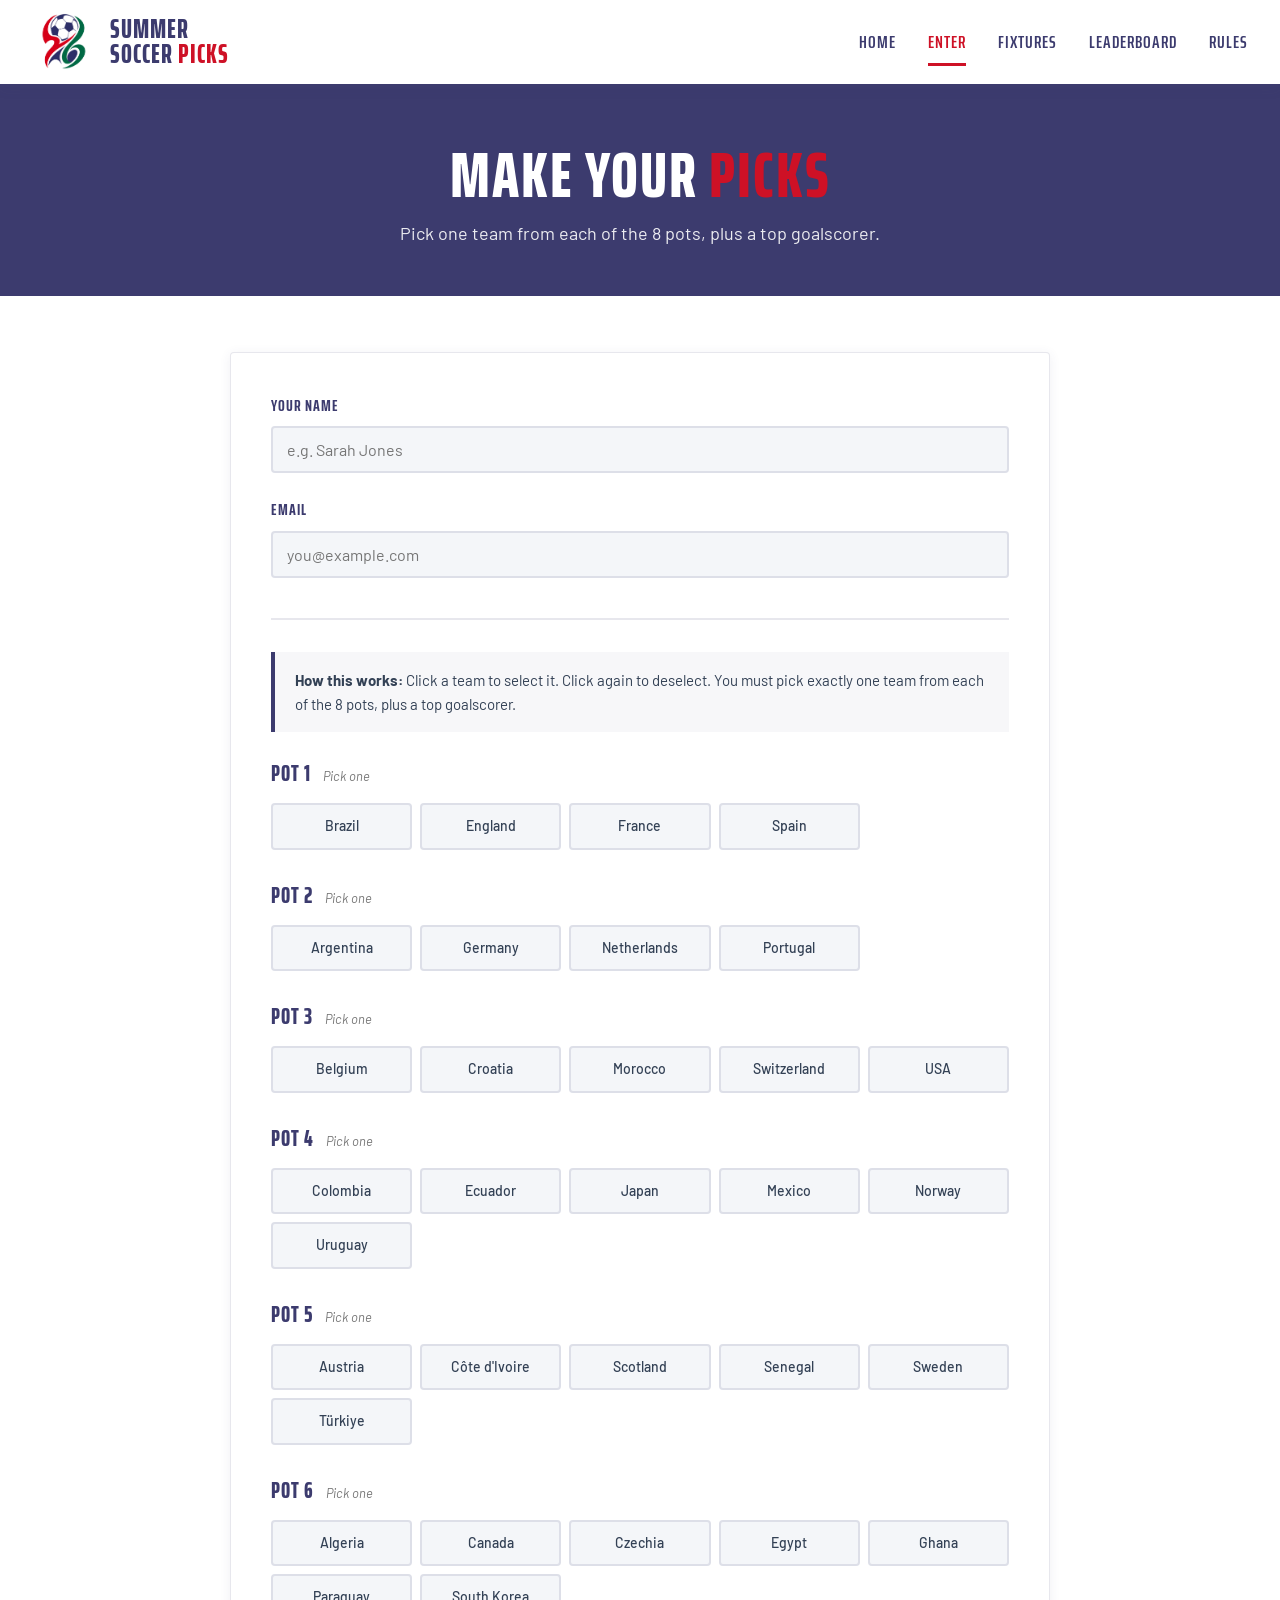
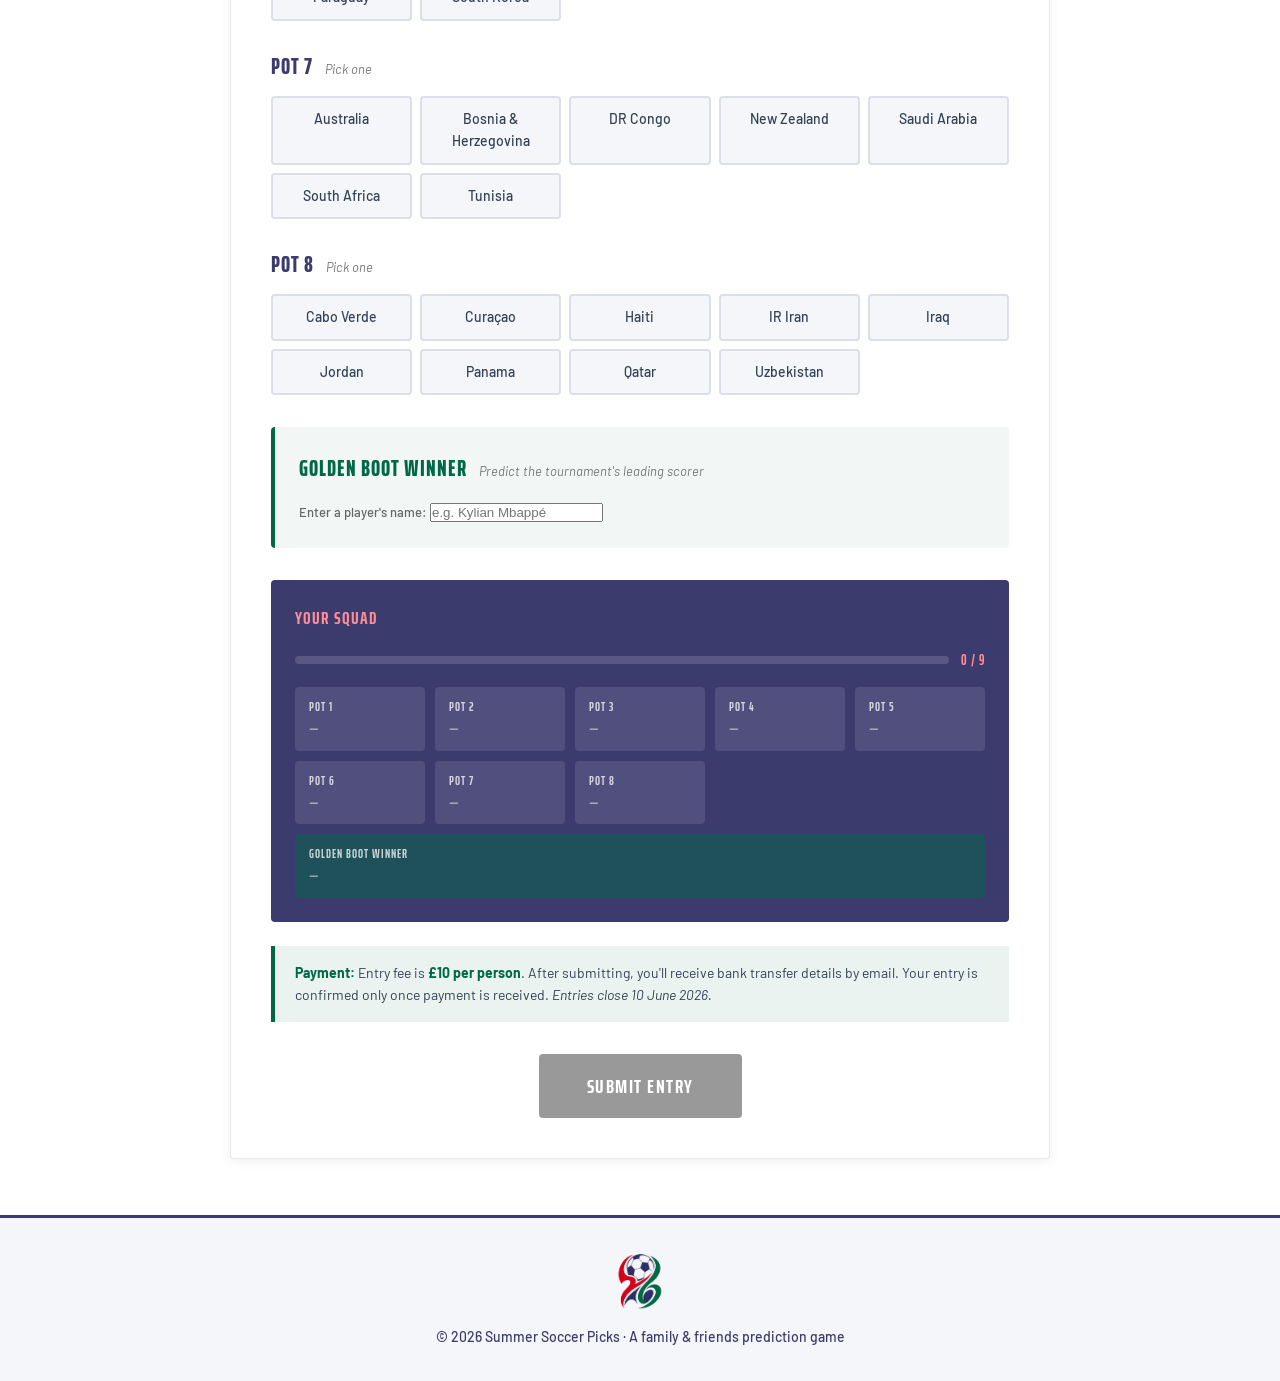
==== enter.html @ c9e2b364 "Add files via upload" ====
<!DOCTYPE html>
<html lang="en">
<head>
<meta charset="UTF-8">
<meta name="viewport" content="width=device-width, initial-scale=1.0">
<title>Enter — Summer Soccer Picks</title>
<link rel="preconnect" href="https://fonts.googleapis.com">
<link rel="preconnect" href="https://fonts.gstatic.com" crossorigin>
<link href="https://fonts.googleapis.com/css2?family=Saira+Extra+Condensed:wght@600;700;800&family=Barlow:wght@400;500;600&display=swap" rel="stylesheet">
<link rel="stylesheet" href="styles.css">
<style>
  .entry-form {
    background: var(--white);
    max-width: 820px;
    margin: 0 auto;
    padding: 40px;
    border-radius: 4px;
    box-shadow: 0 2px 12px rgba(60, 59, 110, 0.08);
    border: 1px solid var(--border);
    position: relative;
    z-index: 1;
  }

  .form-group { margin-bottom: 24px; }

  .form-group label {
    display: block;
    font-family: 'Saira Extra Condensed', sans-serif;
    font-weight: 700;
    font-size: 16px;
    text-transform: uppercase;
    letter-spacing: 1px;
    color: var(--blue);
    margin-bottom: 8px;
  }

  .form-group input[type="text"],
  .form-group input[type="email"],
  .form-group select {
    width: 100%;
    padding: 12px 14px;
    font-family: 'Barlow', sans-serif;
    font-size: 16px;
    border: 2px solid var(--border);
    border-radius: 4px;
    background: var(--canvas);
    color: var(--data-grey);
    transition: border-color 0.2s, background 0.2s;
  }

  .form-group input:focus, .form-group select:focus {
    outline: none;
    border-color: var(--red);
    background: var(--white);
  }

  .pot-section {
    margin-top: 40px;
    padding-top: 32px;
    border-top: 2px solid var(--border);
  }

  .pot-intro {
    background: rgba(60, 59, 110, 0.04);
    border-left: 4px solid var(--blue);
    padding: 16px 20px;
    margin-bottom: 24px;
    font-size: 15px;
  }

  .pot { margin-bottom: 28px; }

  .pot-label {
    display: flex;
    align-items: baseline;
    gap: 12px;
    margin-bottom: 12px;
  }

  .pot-name {
    font-family: 'Saira Extra Condensed', sans-serif;
    font-weight: 800;
    font-size: 22px;
    color: var(--blue);
    text-transform: uppercase;
    letter-spacing: 1px;
  }

  .pot-hint { font-size: 13px; color: #777; font-style: italic; }

  .team-grid {
    display: grid;
    grid-template-columns: repeat(auto-fill, minmax(130px, 1fr));
    gap: 8px;
  }

  .team-option {
    background: var(--canvas);
    border: 2px solid var(--border);
    border-radius: 4px;
    padding: 10px 12px;
    text-align: center;
    cursor: pointer;
    font-family: 'Barlow', sans-serif;
    font-weight: 500;
    font-size: 14px;
    color: var(--data-grey);
    transition: all 0.15s;
    user-select: none;
  }

  .team-option:hover { border-color: var(--red); background: var(--white); }

  .team-option.selected {
    background: var(--red);
    color: var(--white);
    border-color: var(--red);
    font-weight: 600;
  }

  .goalscorer-section {
    margin-top: 32px;
    padding: 24px;
    background: rgba(0, 104, 71, 0.05);
    border-left: 4px solid var(--green);
    border-radius: 4px;
  }

  .goalscorer-section .pot-name { color: var(--green); }
  .goalscorer-section select { margin-top: 8px; }

  .your-picks {
    background: var(--blue);
    color: var(--white);
    padding: 24px;
    border-radius: 4px;
    margin-top: 32px;
  }

  .your-picks-title {
    font-family: 'Saira Extra Condensed', sans-serif;
    font-weight: 700;
    font-size: 18px;
    text-transform: uppercase;
    letter-spacing: 1px;
    margin-bottom: 16px;
    color: #FF8C95;
  }

  .picks-list {
    display: grid;
    grid-template-columns: repeat(auto-fit, minmax(130px, 1fr));
    gap: 10px;
  }

  .pick-slot {
    background: rgba(255,255,255,0.1);
    padding: 10px 14px;
    border-radius: 4px;
    font-size: 14px;
  }

  .pick-slot.goalscorer-slot {
    background: rgba(0, 104, 71, 0.5);
    grid-column: 1 / -1;
  }

  .pick-slot .pot-num {
    font-family: 'Saira Extra Condensed', sans-serif;
    font-weight: 700;
    font-size: 12px;
    text-transform: uppercase;
    letter-spacing: 1px;
    opacity: 0.75;
    display: block;
  }

  .pick-slot .team-name { font-weight: 600; font-size: 16px; margin-top: 2px; }
  .pick-slot .empty { font-style: italic; opacity: 0.5; font-size: 14px; margin-top: 2px; }

  .progress-bar {
    display: flex;
    align-items: center;
    gap: 12px;
    margin-bottom: 16px;
  }

  .progress-bar .progress-track {
    flex: 1;
    height: 8px;
    background: rgba(255,255,255,0.15);
    border-radius: 4px;
    overflow: hidden;
  }

  .progress-bar .progress-fill {
    height: 100%;
    background: var(--red);
    transition: width 0.2s;
    width: 0%;
  }

  .progress-text {
    font-family: 'Saira Extra Condensed', sans-serif;
    font-weight: 700;
    font-size: 14px;
    text-transform: uppercase;
    letter-spacing: 1px;
    color: #FF8C95;
    white-space: nowrap;
  }

  .submit-row { margin-top: 32px; text-align: center; }
  .submit-row .btn { padding: 16px 48px; font-size: 20px; }

  .payment-note {
    background: rgba(0, 104, 71, 0.08);
    border-left: 4px solid var(--green);
    padding: 16px 20px;
    margin-top: 24px;
    font-size: 14px;
  }

  .payment-note strong { color: var(--green); }

  @media (max-width: 600px) {
    .entry-form { padding: 24px 20px; }
    .team-grid { grid-template-columns: repeat(2, 1fr); }
  }
</style>
</head>
<body>

<nav>
  <a href="index.html" class="nav-brand">
    <img src="logo.png" alt="Summer Soccer Picks logo">
    <span class="nav-brand-text">Summer<br>Soccer <span class="picks-text">Picks</span></span>
  </a>
  <ul class="nav-links">
    <li><a href="index.html">Home</a></li>
    <li><a href="enter.html" class="active">Enter</a></li>
    <li><a href="fixtures.html">Fixtures</a></li>
    <li><a href="leaderboard.html">Leaderboard</a></li>
    <li><a href="rules.html">Rules</a></li>
  </ul>
</nav>

<header class="page-header">
  <h1>Make Your <span class="accent">Picks</span></h1>
  <p>Pick one team from each of the 8 pots, plus a top goalscorer.</p>
</header>

<section class="section section-white with-watermark">
  <div class="entry-form">

    <div class="form-group">
      <label for="name">Your Name</label>
      <input type="text" id="name" placeholder="e.g. Sarah Jones">
    </div>

    <div class="form-group">
      <label for="email">Email</label>
      <input type="email" id="email" placeholder="you@example.com">
    </div>

    <div class="pot-section">
      <div class="pot-intro">
        <strong>How this works:</strong> Click a team to select it. Click again to deselect. You must pick exactly one team from each of the 8 pots, plus a top goalscorer.
      </div>

      <div class="pot" data-pot="1">
        <div class="pot-label"><span class="pot-name">Pot 1</span><span class="pot-hint">Pick one</span></div>
        <div class="team-grid">
          <div class="team-option">Brazil</div><div class="team-option">England</div><div class="team-option">France</div><div class="team-option">Spain</div>
        </div>
      </div>

      <div class="pot" data-pot="2">
        <div class="pot-label"><span class="pot-name">Pot 2</span><span class="pot-hint">Pick one</span></div>
        <div class="team-grid">
          <div class="team-option">Argentina</div><div class="team-option">Germany</div><div class="team-option">Netherlands</div><div class="team-option">Portugal</div>
        </div>
      </div>

      <div class="pot" data-pot="3">
        <div class="pot-label"><span class="pot-name">Pot 3</span><span class="pot-hint">Pick one</span></div>
        <div class="team-grid">
          <div class="team-option">Belgium</div><div class="team-option">Croatia</div><div class="team-option">Morocco</div><div class="team-option">Switzerland</div><div class="team-option">USA</div>
        </div>
      </div>

      <div class="pot" data-pot="4">
        <div class="pot-label"><span class="pot-name">Pot 4</span><span class="pot-hint">Pick one</span></div>
        <div class="team-grid">
          <div class="team-option">Colombia</div><div class="team-option">Ecuador</div><div class="team-option">Japan</div><div class="team-option">Mexico</div><div class="team-option">Norway</div><div class="team-option">Uruguay</div>
        </div>
      </div>

      <div class="pot" data-pot="5">
        <div class="pot-label"><span class="pot-name">Pot 5</span><span class="pot-hint">Pick one</span></div>
        <div class="team-grid">
          <div class="team-option">Austria</div><div class="team-option">Côte d'Ivoire</div><div class="team-option">Scotland</div><div class="team-option">Senegal</div><div class="team-option">Sweden</div><div class="team-option">Türkiye</div>
        </div>
      </div>

      <div class="pot" data-pot="6">
        <div class="pot-label"><span class="pot-name">Pot 6</span><span class="pot-hint">Pick one</span></div>
        <div class="team-grid">
          <div class="team-option">Algeria</div><div class="team-option">Canada</div><div class="team-option">Czechia</div><div class="team-option">Egypt</div><div class="team-option">Ghana</div><div class="team-option">Paraguay</div><div class="team-option">South Korea</div>
        </div>
      </div>

      <div class="pot" data-pot="7">
        <div class="pot-label"><span class="pot-name">Pot 7</span><span class="pot-hint">Pick one</span></div>
        <div class="team-grid">
          <div class="team-option">Australia</div><div class="team-option">Bosnia &amp; Herzegovina</div><div class="team-option">DR Congo</div><div class="team-option">New Zealand</div><div class="team-option">Saudi Arabia</div><div class="team-option">South Africa</div><div class="team-option">Tunisia</div>
        </div>
      </div>

      <div class="pot" data-pot="8">
        <div class="pot-label"><span class="pot-name">Pot 8</span><span class="pot-hint">Pick one</span></div>
        <div class="team-grid">
          <div class="team-option">Cabo Verde</div><div class="team-option">Curaçao</div><div class="team-option">Haiti</div><div class="team-option">IR Iran</div><div class="team-option">Iraq</div><div class="team-option">Jordan</div><div class="team-option">Panama</div><div class="team-option">Qatar</div><div class="team-option">Uzbekistan</div>
        </div>
      </div>

      <div class="goalscorer-section">
        <div class="pot-label">
          <span class="pot-name">Golden Boot Winner</span>
          <span class="pot-hint">Predict the tournament's leading scorer</span>
        </div>
        <label for="goalscorer" style="font-size:13px; text-transform:none; letter-spacing:0; font-weight:500; color:#666; margin-bottom:4px;">Enter a player's name:</label>
        <input type="text" id="goalscorer" placeholder="e.g. Kylian Mbappé">
      </div>
    </div>

    <div class="your-picks">
      <div class="your-picks-title">Your Squad</div>
      <div class="progress-bar">
        <div class="progress-track"><div class="progress-fill" id="progressFill"></div></div>
        <span class="progress-text" id="progressText">0 / 9</span>
      </div>
      <div class="picks-list">
        <div class="pick-slot" data-slot="1"><span class="pot-num">Pot 1</span><div class="team-name empty">—</div></div>
        <div class="pick-slot" data-slot="2"><span class="pot-num">Pot 2</span><div class="team-name empty">—</div></div>
        <div class="pick-slot" data-slot="3"><span class="pot-num">Pot 3</span><div class="team-name empty">—</div></div>
        <div class="pick-slot" data-slot="4"><span class="pot-num">Pot 4</span><div class="team-name empty">—</div></div>
        <div class="pick-slot" data-slot="5"><span class="pot-num">Pot 5</span><div class="team-name empty">—</div></div>
        <div class="pick-slot" data-slot="6"><span class="pot-num">Pot 6</span><div class="team-name empty">—</div></div>
        <div class="pick-slot" data-slot="7"><span class="pot-num">Pot 7</span><div class="team-name empty">—</div></div>
        <div class="pick-slot" data-slot="8"><span class="pot-num">Pot 8</span><div class="team-name empty">—</div></div>
        <div class="pick-slot goalscorer-slot" data-slot="goalscorer"><span class="pot-num">Golden Boot Winner</span><div class="team-name empty">—</div></div>
      </div>
    </div>

    <div class="payment-note">
      <strong>Payment:</strong> Entry fee is <strong>£10 per person</strong>. After submitting, you'll receive bank transfer details by email. Your entry is confirmed only once payment is received. <em>Entries close 10 June 2026.</em>
    </div>

    <div class="submit-row">
      <button class="btn btn-primary" id="submitBtn" disabled>Submit Entry</button>
    </div>

  </div>
</section>

<footer>
  <div class="footer-content">
    <img src="logo.png" alt="Summer Soccer Picks" class="footer-logo">
    <p>&copy; 2026 Summer Soccer Picks · A family &amp; friends prediction game</p>
  </div>
</footer>

<script>
  // Team picker logic
  document.querySelectorAll('.pot').forEach(pot => {
    pot.querySelectorAll('.team-option').forEach(opt => {
      opt.addEventListener('click', () => {
        const wasSelected = opt.classList.contains('selected');
        pot.querySelectorAll('.team-option').forEach(o => o.classList.remove('selected'));
        if (!wasSelected) opt.classList.add('selected');
        updateYourPicks();
      });
    });
  });

  document.getElementById('goalscorer').addEventListener('input', updateYourPicks);

  function updateYourPicks() {
    let count = 0;
    document.querySelectorAll('.pot').forEach(pot => {
      const potNum = pot.dataset.pot;
      const selected = pot.querySelector('.team-option.selected');
      const slot = document.querySelector(`.pick-slot[data-slot="${potNum}"] .team-name`);
      if (selected) {
        slot.textContent = selected.textContent;
        slot.classList.remove('empty');
        count++;
      } else {
        slot.textContent = '—';
        slot.classList.add('empty');
      }
    });
    const goalscorer = document.getElementById('goalscorer').value.trim();
    const gsSlot = document.querySelector('.pick-slot[data-slot="goalscorer"] .team-name');
    if (goalscorer) {
      gsSlot.textContent = goalscorer;
      gsSlot.classList.remove('empty');
      count++;
    } else {
      gsSlot.textContent = '—';
      gsSlot.classList.add('empty');
    }
    document.getElementById('progressText').textContent = `${count} / 9`;
    document.getElementById('progressFill').style.width = `${(count / 9) * 100}%`;
    document.getElementById('submitBtn').disabled = (count < 9);
  }

  // ===== SUBMIT TO BACKEND =====
  const API_URL = 'https://script.google.com/macros/s/AKfycbx59PvDrZEat3nd-LGz3Oq8wRsLDxdtkxiecmA4s1HIXexAfXqKK4iffjiV_LwNdW_TRQ/exec';

  document.getElementById('submitBtn').addEventListener('click', async () => {
    const btn = document.getElementById('submitBtn');
    const name = document.getElementById('name').value.trim();
    const email = document.getElementById('email').value.trim();
    const goldenBoot = document.getElementById('goalscorer').value.trim();

    // Validation
    if (!name) { showMessage('Please enter your name.', 'error'); return; }
    if (!email || !email.includes('@')) { showMessage('Please enter a valid email.', 'error'); return; }

    // Collect 8 picks
    const picks = [];
    for (let p = 1; p <= 8; p++) {
      const pot = document.querySelector(`.pot[data-pot="${p}"]`);
      const selected = pot.querySelector('.team-option.selected');
      if (!selected) { showMessage(`Missing pick for Pot ${p}.`, 'error'); return; }
      picks.push(selected.textContent);
    }
    if (!goldenBoot) { showMessage('Please enter your Golden Boot pick.', 'error'); return; }

    // Disable button, show working state
    btn.disabled = true;
    btn.textContent = 'Submitting...';

    try {
      const response = await fetch(API_URL, {
        method: 'POST',
        body: JSON.stringify({ name, email, picks, goldenBoot }),
      });
      const data = await response.json();

      if (data.ok) {
        showMessage(data.message || 'Entry received! Check your email for payment details.', 'success');
        btn.textContent = 'Entry Submitted ✓';
        // Don't re-enable - one entry per session
      } else {
        showMessage(data.error || 'Something went wrong. Please try again.', 'error');
        btn.textContent = 'Submit Entry';
        btn.disabled = false;
      }
    } catch (err) {
      showMessage('Could not connect to server. Please check your internet and try again.', 'error');
      btn.textContent = 'Submit Entry';
      btn.disabled = false;
    }
  });

  function showMessage(text, type) {
    let msg = document.getElementById('submit-message');
    if (!msg) {
      msg = document.createElement('div');
      msg.id = 'submit-message';
      msg.style.cssText = 'margin-top:16px;padding:14px 18px;border-radius:4px;font-size:15px;font-weight:500;text-align:center;';
      document.querySelector('.submit-row').appendChild(msg);
    }
    if (type === 'success') {
      msg.style.background = 'rgba(0, 104, 71, 0.1)';
      msg.style.color = 'var(--green)';
      msg.style.border = '1px solid var(--green)';
    } else {
      msg.style.background = 'rgba(206, 17, 38, 0.08)';
      msg.style.color = 'var(--red)';
      msg.style.border = '1px solid var(--red)';
    }
    msg.textContent = text;
  }
</script>

</body>
</html>
---- styles.css ----
/* ===== SUMMER SOCCER PICKS - SHARED STYLES ===== */
:root {
  --blue: #3C3B6E;
  --red: #CE1126;
  --green: #006847;
  --canvas: #F4F6F9;
  --data-grey: #334155;
  --white: #FFFFFF;
  --border: rgba(60, 59, 110, 0.12);
}

* { margin: 0; padding: 0; box-sizing: border-box; }

body {
  font-family: 'Barlow', sans-serif;
  background: var(--canvas);
  color: var(--data-grey);
  line-height: 1.6;
}

a { color: var(--blue); }

/* ===== NAV - WHITE HEADER ===== */
nav {
  background: var(--white);
  padding: 10px 32px;
  display: flex;
  justify-content: space-between;
  align-items: center;
  position: sticky;
  top: 0;
  z-index: 100;
  box-shadow: 0 2px 12px rgba(60, 59, 110, 0.08);
  border-bottom: 3px solid var(--blue);
}

.nav-brand {
  display: flex;
  align-items: center;
  gap: 14px;
  text-decoration: none;
}

.nav-brand img {
  height: 64px;
  width: auto;
  display: block;
}

.nav-brand-text {
  font-family: 'Saira Extra Condensed', sans-serif;
  font-weight: 800;
  font-size: 26px;
  letter-spacing: 1px;
  text-transform: uppercase;
  line-height: 0.95;
  color: var(--blue);
}

.nav-brand-text .picks-text { color: var(--red); }

.nav-links {
  display: flex;
  gap: 32px;
  list-style: none;
}

.nav-links a {
  color: var(--blue);
  text-decoration: none;
  font-family: 'Saira Extra Condensed', sans-serif;
  font-weight: 600;
  font-size: 18px;
  text-transform: uppercase;
  letter-spacing: 1px;
  transition: color 0.2s;
  position: relative;
  padding-bottom: 6px;
}

.nav-links a:hover { color: var(--red); }
.nav-links a.active { color: var(--red); }

.nav-links a.active::after {
  content: '';
  position: absolute;
  bottom: -4px;
  left: 0;
  right: 0;
  height: 3px;
  background: var(--red);
}

/* ===== BUTTONS ===== */
.btn {
  font-family: 'Saira Extra Condensed', sans-serif;
  font-weight: 700;
  font-size: 18px;
  text-transform: uppercase;
  letter-spacing: 1.5px;
  padding: 14px 32px;
  border: none;
  border-radius: 4px;
  cursor: pointer;
  transition: transform 0.15s, box-shadow 0.15s;
  text-decoration: none;
  display: inline-block;
  text-align: center;
}

.btn-primary { background: var(--red); color: var(--white); }
.btn-primary:hover {
  transform: translateY(-2px);
  box-shadow: 0 6px 20px rgba(206, 17, 38, 0.4);
}

.btn-primary:disabled {
  background: #999;
  cursor: not-allowed;
  transform: none;
  box-shadow: none;
}

.btn-secondary {
  background: transparent;
  color: var(--white);
  border: 2px solid var(--white);
}
.btn-secondary:hover { background: var(--white); color: var(--blue); }

.btn-outline {
  background: transparent;
  color: var(--blue);
  border: 2px solid var(--blue);
}
.btn-outline:hover { background: var(--blue); color: var(--white); }

/* ===== LAYOUT ===== */
.container { max-width: 1100px; margin: 0 auto; }

.page-header {
  background: var(--blue);
  color: var(--white);
  padding: 56px 32px 48px;
  text-align: center;
}

.page-header h1 {
  font-family: 'Saira Extra Condensed', sans-serif;
  font-weight: 800;
  font-size: clamp(40px, 6vw, 64px);
  text-transform: uppercase;
  letter-spacing: 2px;
  line-height: 1;
}

.page-header .accent { color: var(--red); }

.page-header p {
  margin-top: 12px;
  font-size: 18px;
  opacity: 0.9;
}

.section { padding: 56px 32px; position: relative; overflow: hidden; }
.section-white { background: var(--white); }
.section-canvas { background: var(--canvas); }

/* Watermark on white sections (no longer used - keep CSS for backward compatibility) */
.section-white.with-watermark::before {
  display: none;
}

.section-title {
  font-family: 'Saira Extra Condensed', sans-serif;
  font-weight: 800;
  font-size: 38px;
  color: var(--blue);
  text-transform: uppercase;
  letter-spacing: 1px;
  text-align: center;
  margin-bottom: 40px;
}

.section-title::after {
  content: '';
  display: block;
  width: 60px;
  height: 4px;
  background: var(--green);
  margin: 12px auto 0;
}

/* ===== FOOTER (off-white) ===== */
footer {
  background: var(--canvas);
  color: var(--blue);
  text-align: center;
  padding: 32px;
  font-family: 'Barlow', sans-serif;
  font-size: 14px;
  border-top: 3px solid var(--blue);
}

.footer-content {
  display: flex;
  flex-direction: column;
  align-items: center;
  gap: 12px;
}

.footer-logo {
  height: 64px;
  width: auto;
}

footer a { color: var(--blue); }
footer p { color: var(--blue); font-weight: 500; }

/* ===== RESPONSIVE ===== */
@media (max-width: 700px) {
  nav { padding: 8px 16px; flex-wrap: wrap; gap: 8px; }
  .nav-brand img { height: 48px; }
  .nav-brand-text { font-size: 20px; }
  .nav-links { gap: 14px; width: 100%; justify-content: center; }
  .nav-links a { font-size: 14px; }
  .section { padding: 40px 16px; }
  .section-title { font-size: 30px; }
  .page-header { padding: 40px 16px 36px; }
}
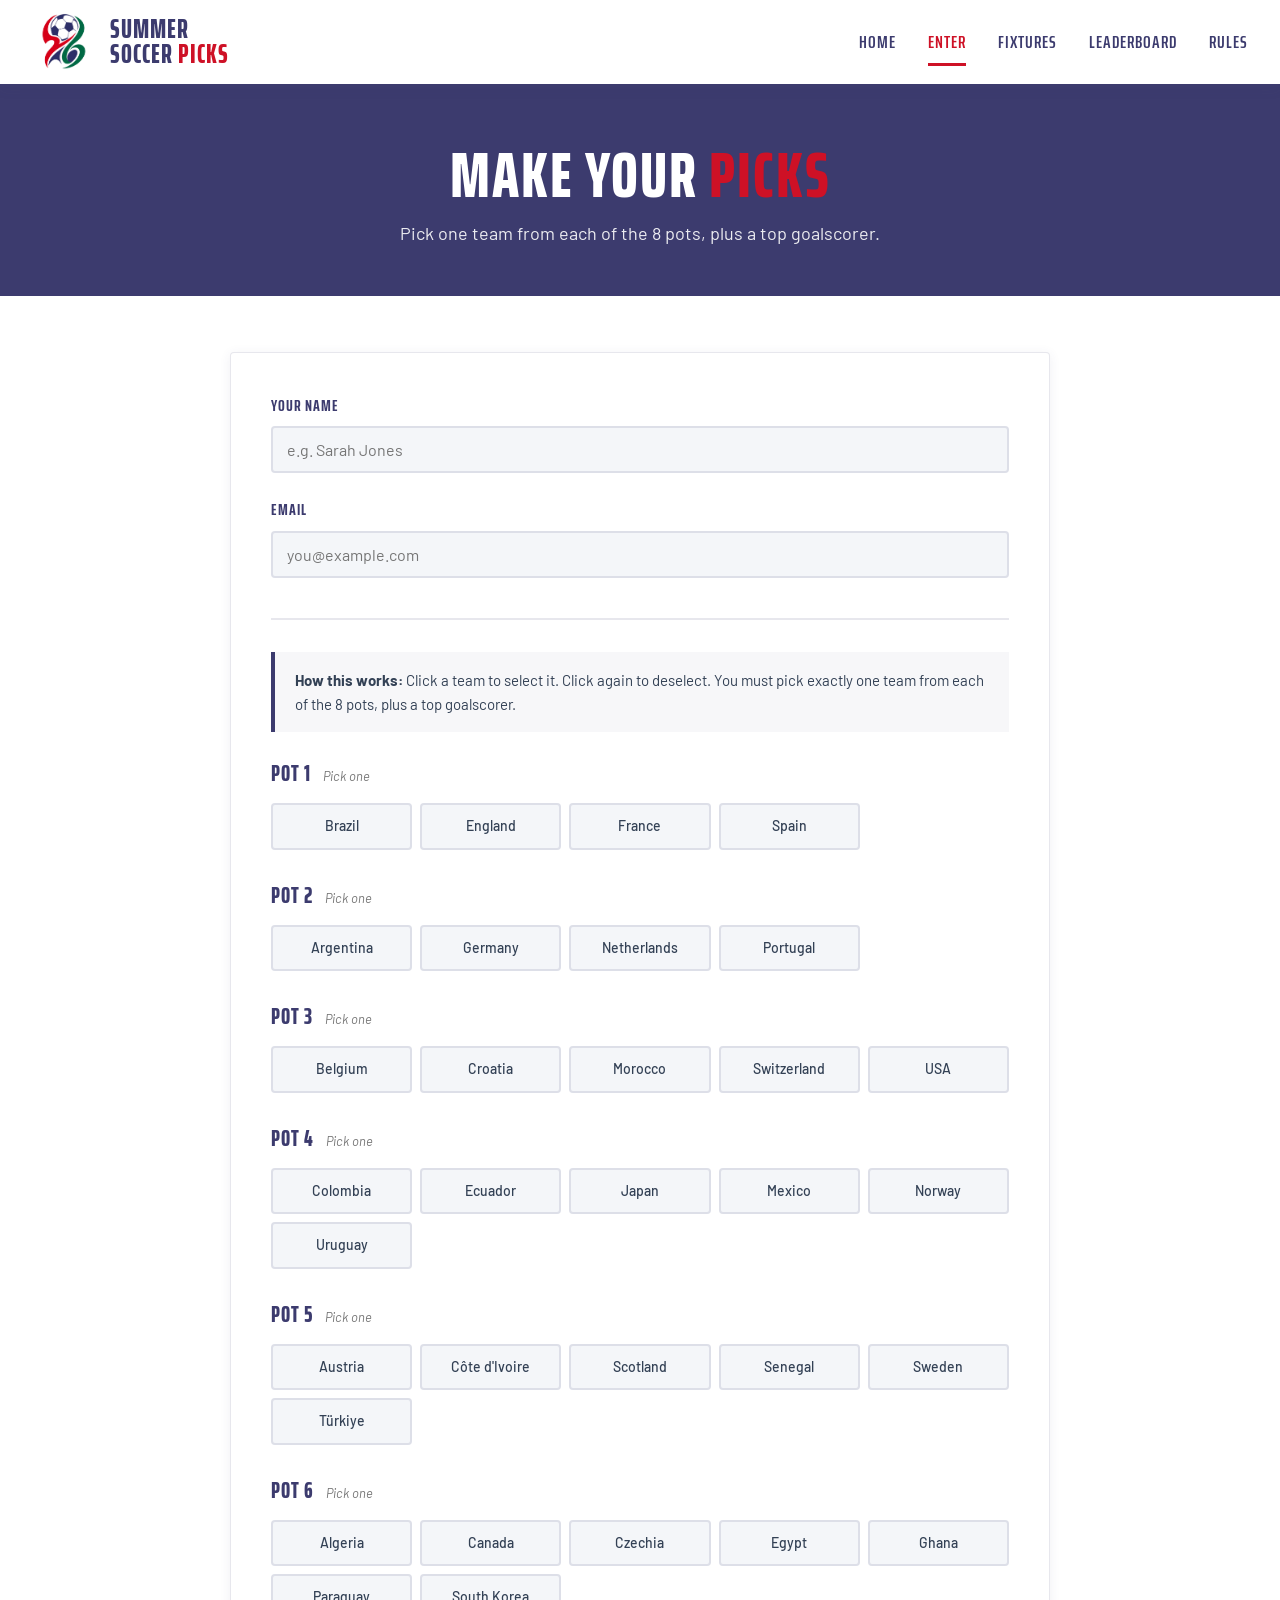
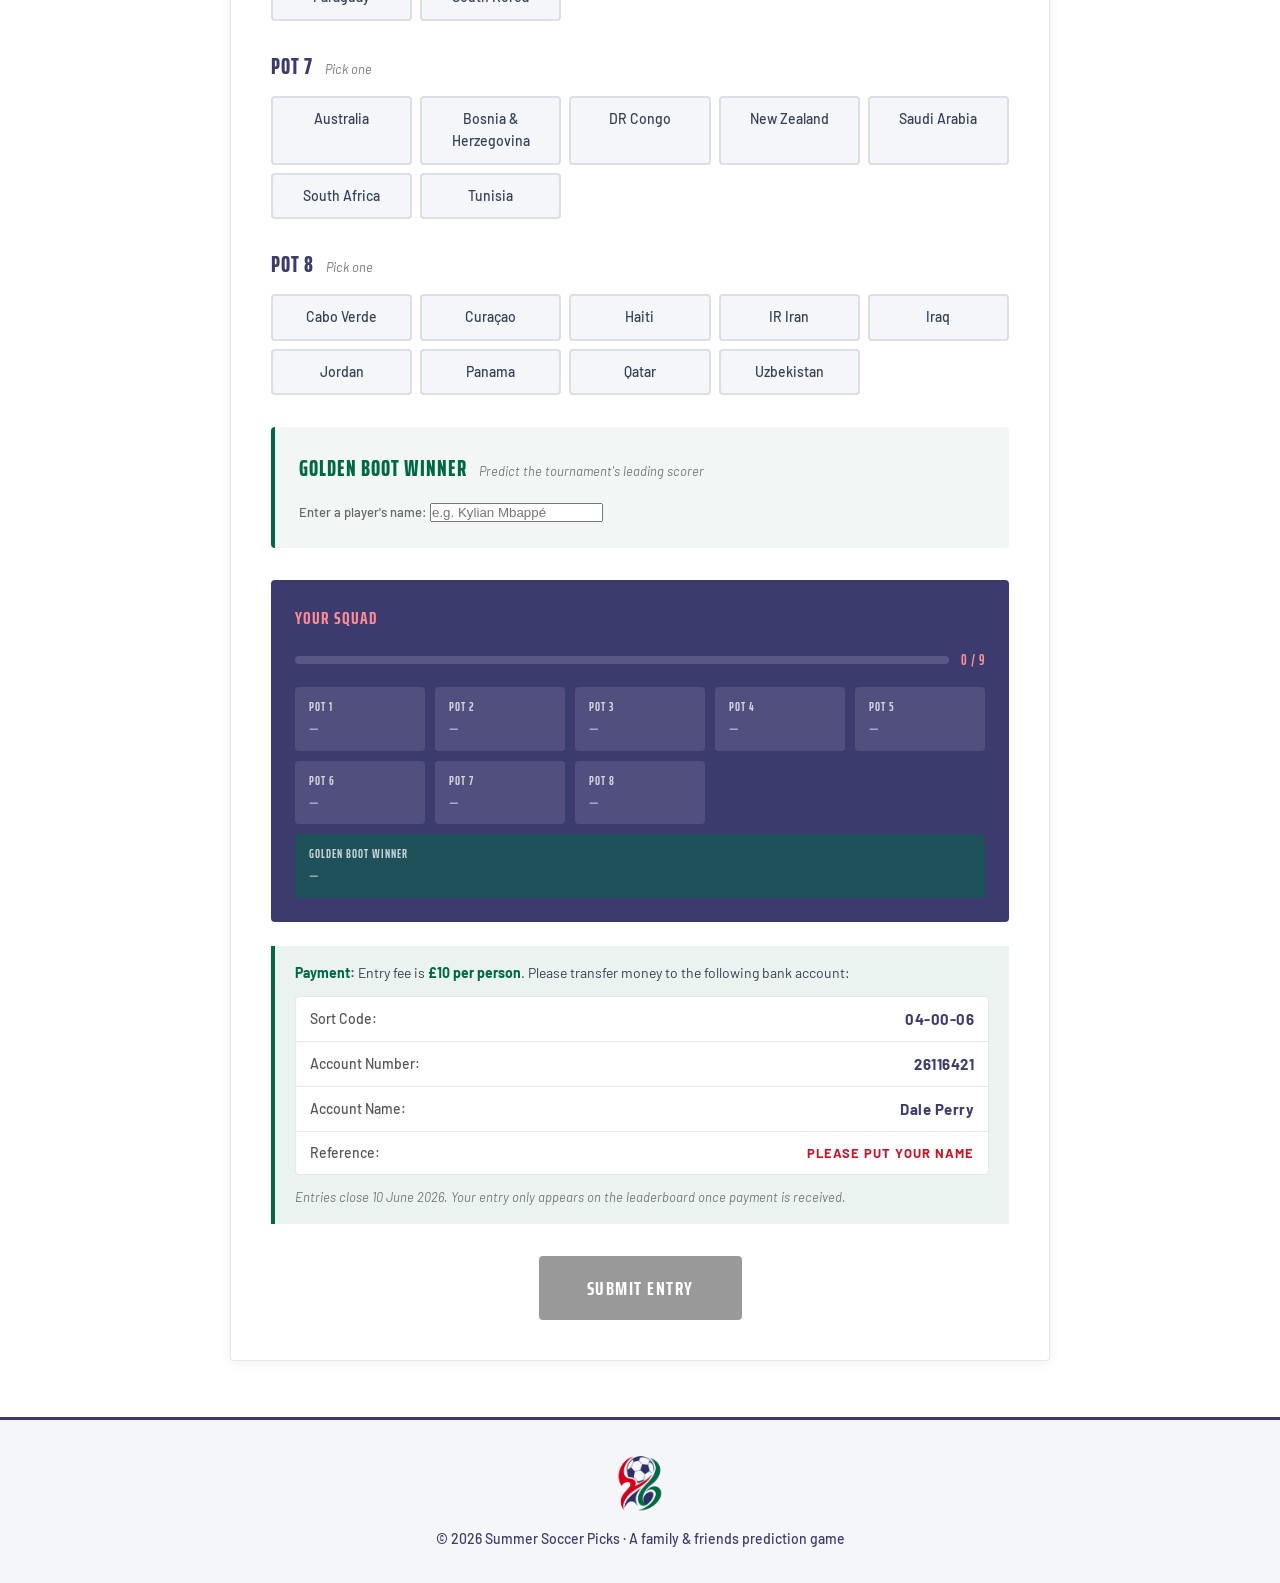
==== commit d33f1151: "Add files via upload" ====
--- a/enter.html
+++ b/enter.html
@@ -3,6 +3,23 @@
 <head>
 <meta charset="UTF-8">
 <meta name="viewport" content="width=device-width, initial-scale=1.0">
+
+<!-- Favicon -->
+<link rel="icon" type="image/x-icon" href="favicon.ico">
+<link rel="icon" type="image/png" sizes="32x32" href="favicon-32.png">
+<link rel="apple-touch-icon" sizes="180x180" href="apple-touch-icon.png">
+<link rel="icon" type="image/png" sizes="192x192" href="icon-192.png">
+
+<!-- Open Graph / Social Sharing -->
+<meta property="og:title" content="Summer Soccer Picks — World Cup 2026 Prediction Game">
+<meta property="og:description" content="The 2026 World Cup prediction game for friends and family. £10 to enter. Pick your teams, climb the table, take the prize.">
+<meta property="og:image" content="https://summer-soccer-picks.netlify.app/og-image.jpg">
+<meta property="og:url" content="https://summer-soccer-picks.netlify.app/">
+<meta property="og:type" content="website">
+<meta name="twitter:card" content="summary_large_image">
+<meta name="twitter:title" content="Summer Soccer Picks — World Cup 2026">
+<meta name="twitter:description" content="Pick your teams, climb the table, take the prize. £10 to enter.">
+<meta name="twitter:image" content="https://summer-soccer-picks.netlify.app/og-image.jpg">
 <title>Enter — Summer Soccer Picks</title>
 <link rel="preconnect" href="https://fonts.googleapis.com">
 <link rel="preconnect" href="https://fonts.gstatic.com" crossorigin>
@@ -222,6 +239,40 @@
   }
 
   .payment-note strong { color: var(--green); }
+
+  .bank-details {
+    list-style: none;
+    padding: 0;
+    margin: 8px 0 0;
+    background: var(--white);
+    border-radius: 4px;
+    border: 1px solid var(--border);
+    overflow: hidden;
+  }
+  .bank-details li {
+    display: flex;
+    justify-content: space-between;
+    align-items: center;
+    padding: 10px 14px;
+    font-size: 14px;
+  }
+  .bank-details li + li { border-top: 1px solid var(--border); }
+  .bank-label {
+    font-weight: 500;
+    color: #555;
+  }
+  .bank-value {
+    font-family: 'Barlow', sans-serif;
+    font-weight: 700;
+    color: var(--blue);
+    font-size: 15px;
+    letter-spacing: 0.5px;
+  }
+  .bank-ref {
+    color: var(--red);
+    font-size: 13px;
+    letter-spacing: 1px;
+  }
 
   @media (max-width: 600px) {
     .entry-form { padding: 24px 20px; }
@@ -354,7 +405,14 @@
     </div>
 
     <div class="payment-note">
-      <strong>Payment:</strong> Entry fee is <strong>£10 per person</strong>. After submitting, you'll receive bank transfer details by email. Your entry is confirmed only once payment is received. <em>Entries close 10 June 2026.</em>
+      <p style="margin: 0 0 12px;"><strong>Payment:</strong> Entry fee is <strong>£10 per person</strong>. Please transfer money to the following bank account:</p>
+      <ul class="bank-details">
+        <li><span class="bank-label">Sort Code:</span> <span class="bank-value">04-00-06</span></li>
+        <li><span class="bank-label">Account Number:</span> <span class="bank-value">26116421</span></li>
+        <li><span class="bank-label">Account Name:</span> <span class="bank-value">Dale Perry</span></li>
+        <li><span class="bank-label">Reference:</span> <span class="bank-value bank-ref">PLEASE PUT YOUR NAME</span></li>
+      </ul>
+      <p style="margin: 12px 0 0; font-size: 13px; color: #777;"><em>Entries close 10 June 2026. Your entry only appears on the leaderboard once payment is received.</em></p>
     </div>
 
     <div class="submit-row">
@@ -451,7 +509,7 @@
       const data = await response.json();
 
       if (data.ok) {
-        showMessage(data.message || 'Entry received! Check your email for payment details.', 'success');
+        showMessage(data.message || 'Entry received! Please transfer your £10 entry fee using the bank details above.', 'success');
         btn.textContent = 'Entry Submitted ✓';
         // Don't re-enable - one entry per session
       } else {
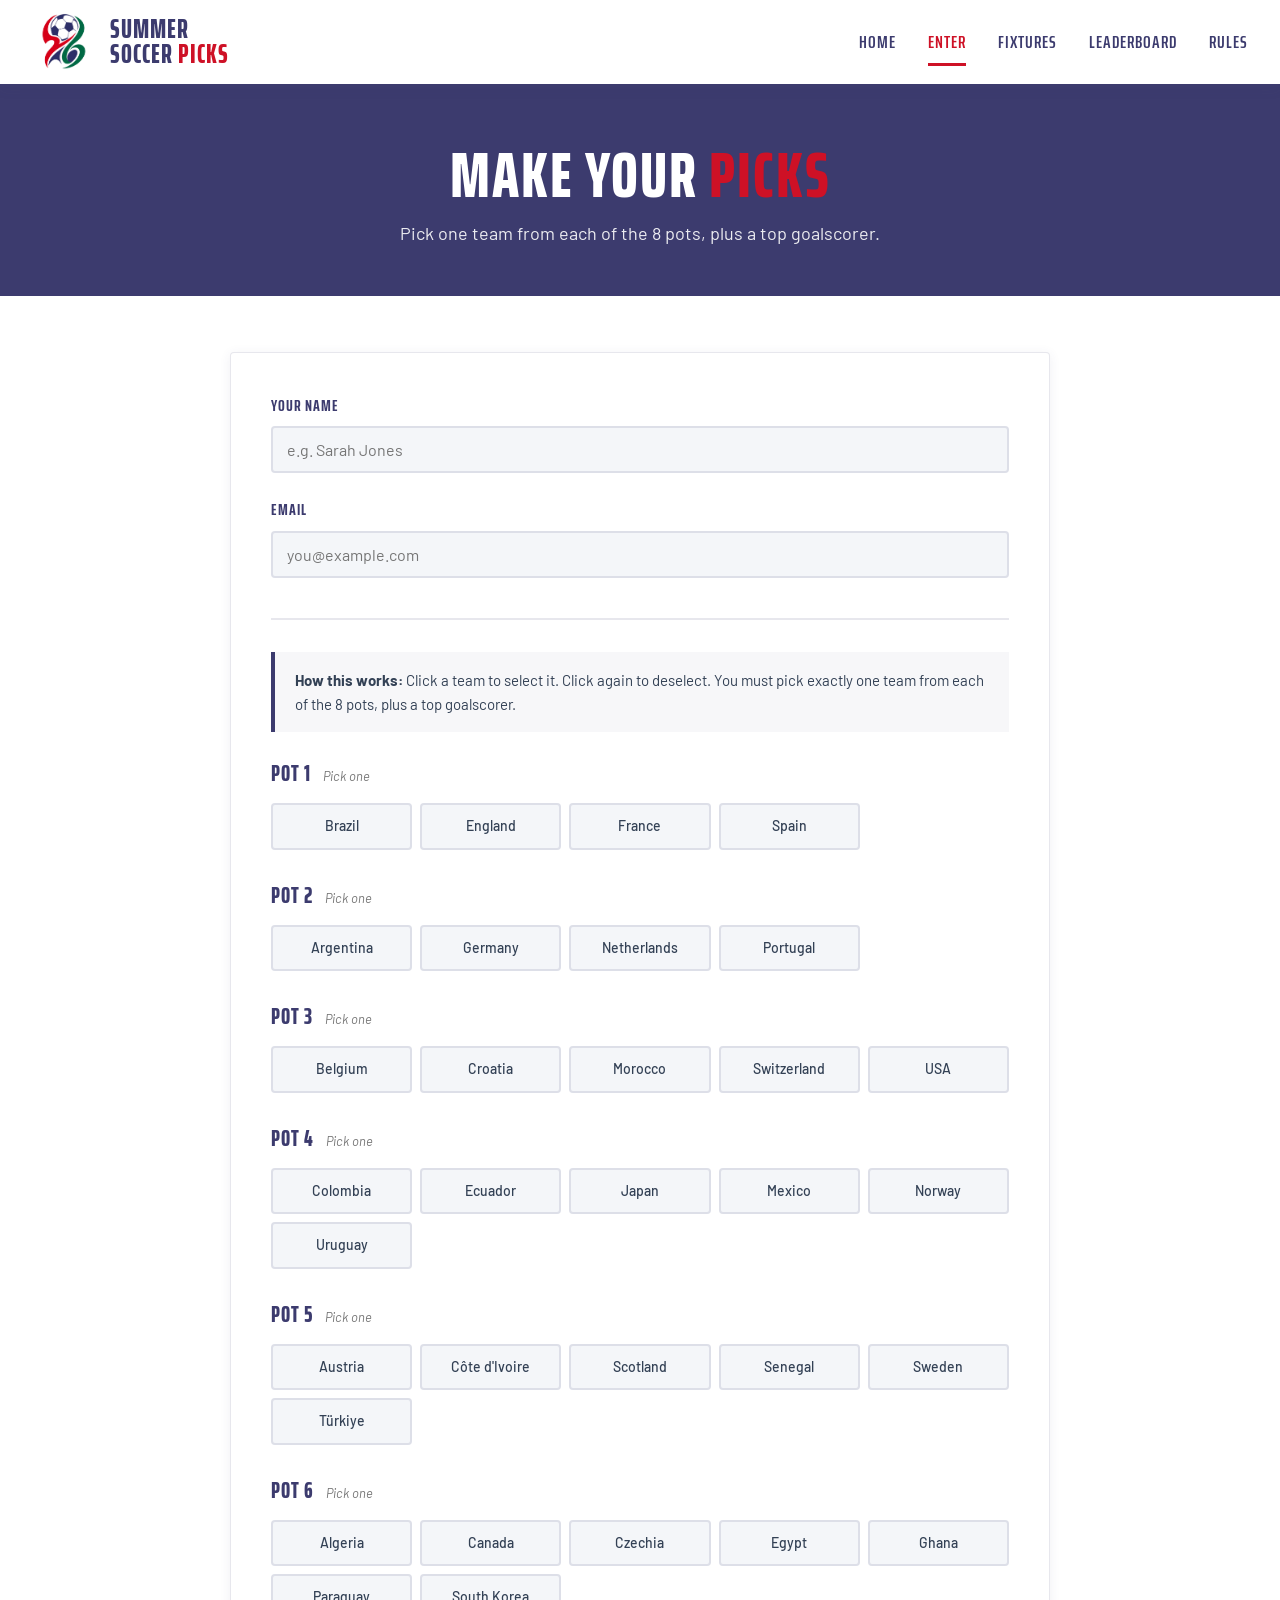
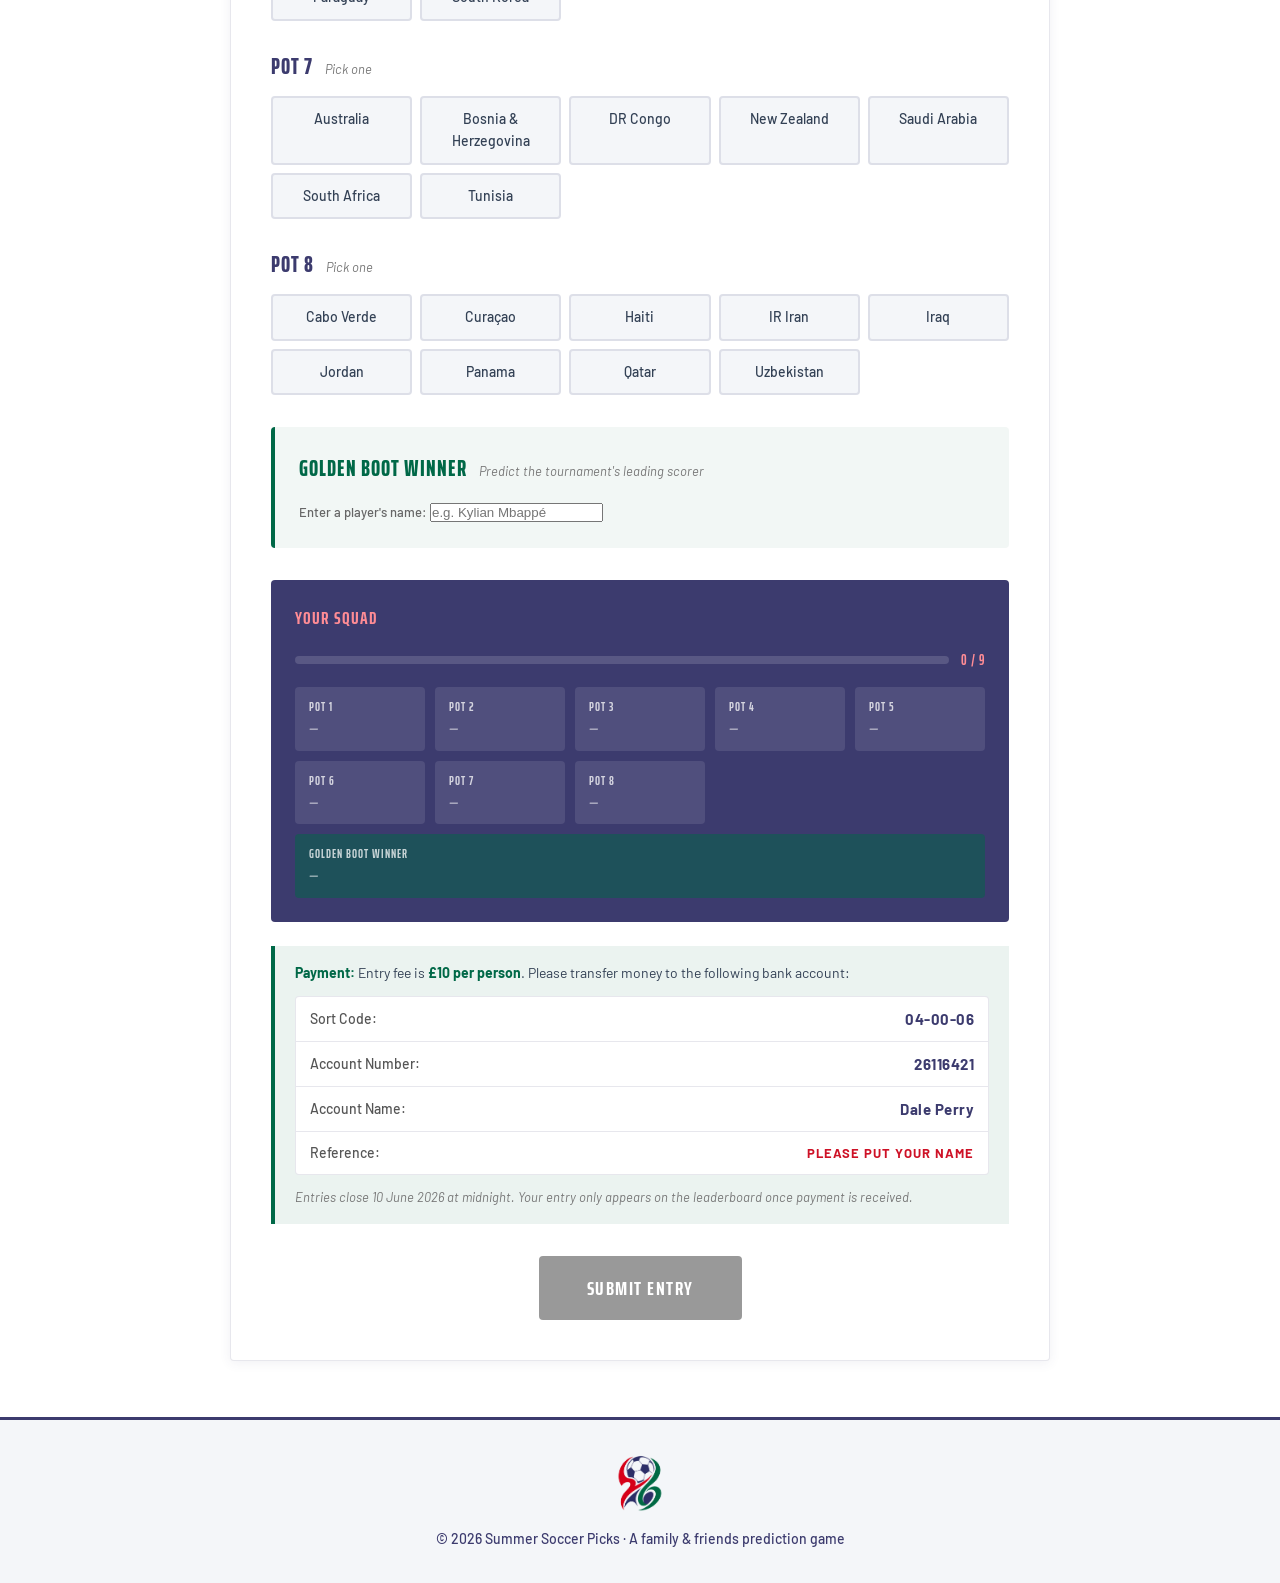
==== commit 6ca773c3: "Update enter.html" ====
--- a/enter.html
+++ b/enter.html
@@ -412,7 +412,7 @@
         <li><span class="bank-label">Account Name:</span> <span class="bank-value">Dale Perry</span></li>
         <li><span class="bank-label">Reference:</span> <span class="bank-value bank-ref">PLEASE PUT YOUR NAME</span></li>
       </ul>
-      <p style="margin: 12px 0 0; font-size: 13px; color: #777;"><em>Entries close 10 June 2026. Your entry only appears on the leaderboard once payment is received.</em></p>
+      <p style="margin: 12px 0 0; font-size: 13px; color: #777;"><em>Entries close 10 June 2026 at midnight. Your entry only appears on the leaderboard once payment is received.</em></p>
     </div>
 
     <div class="submit-row">
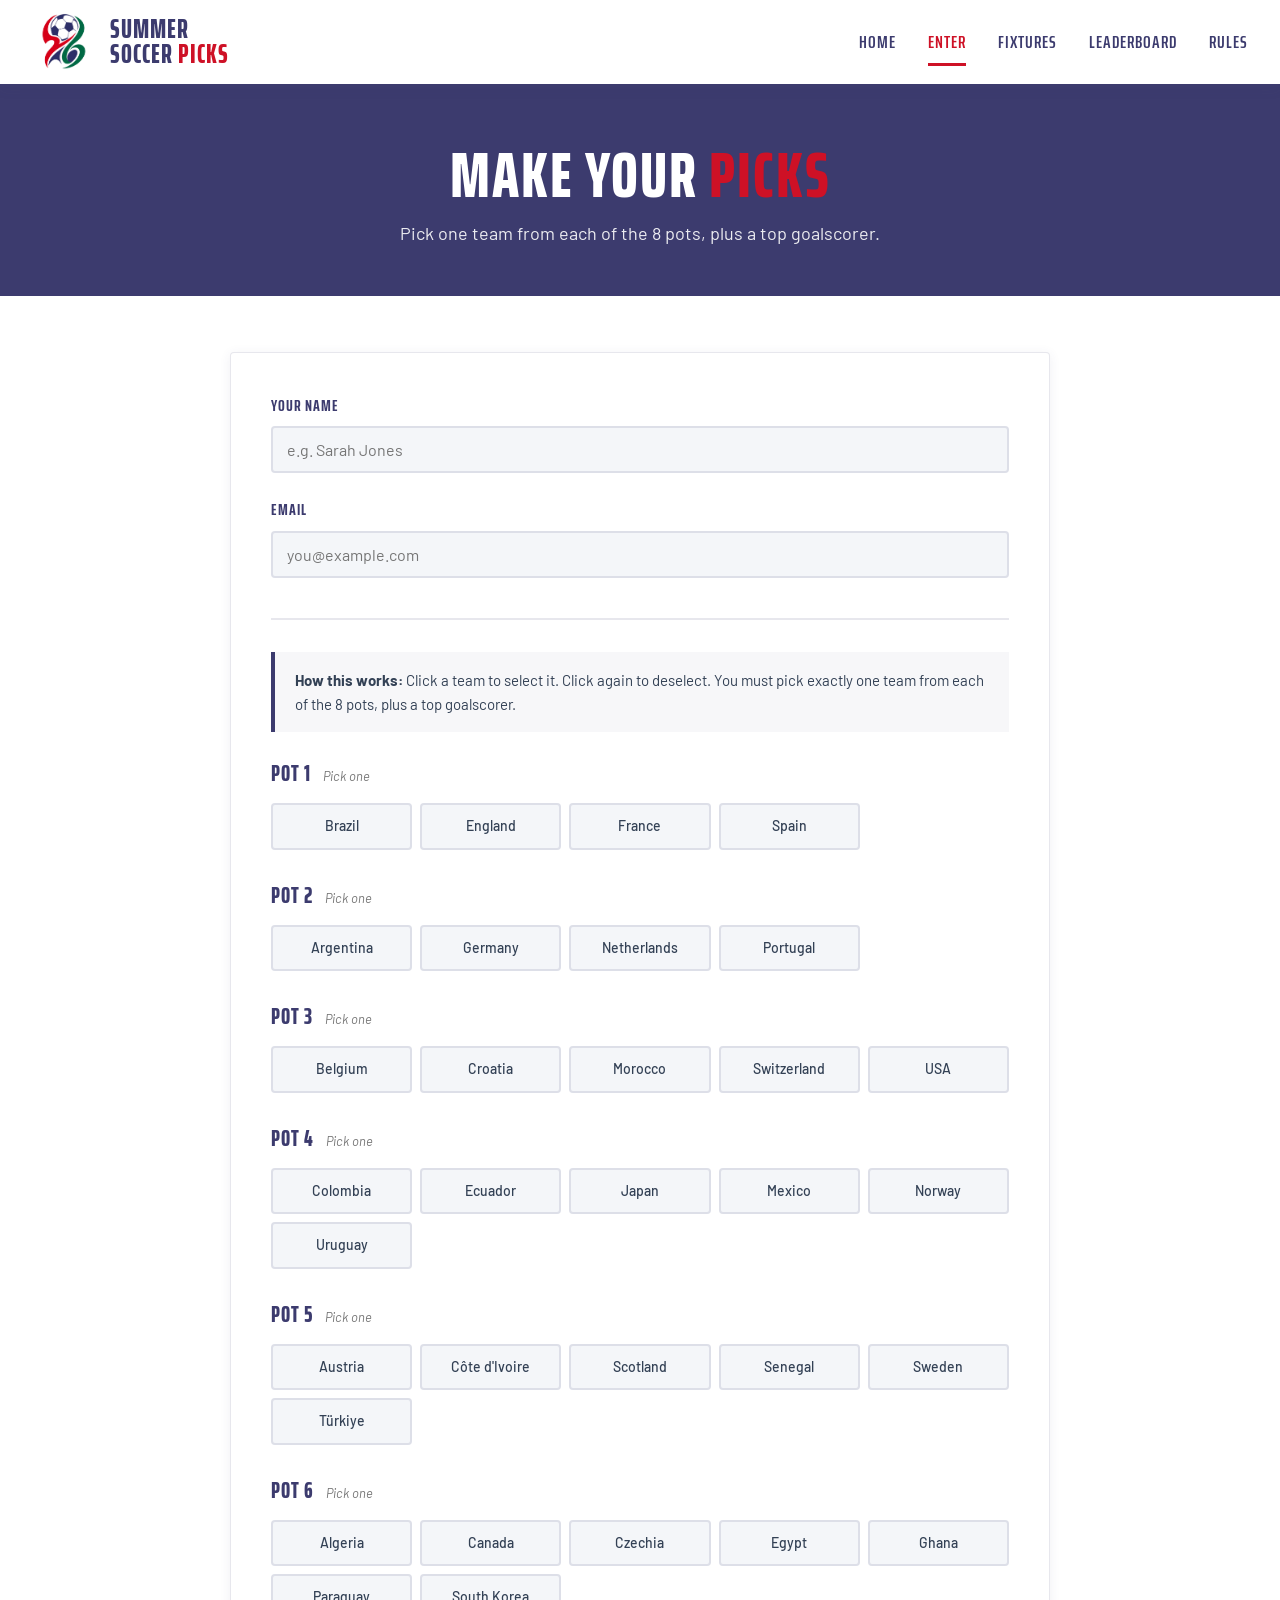
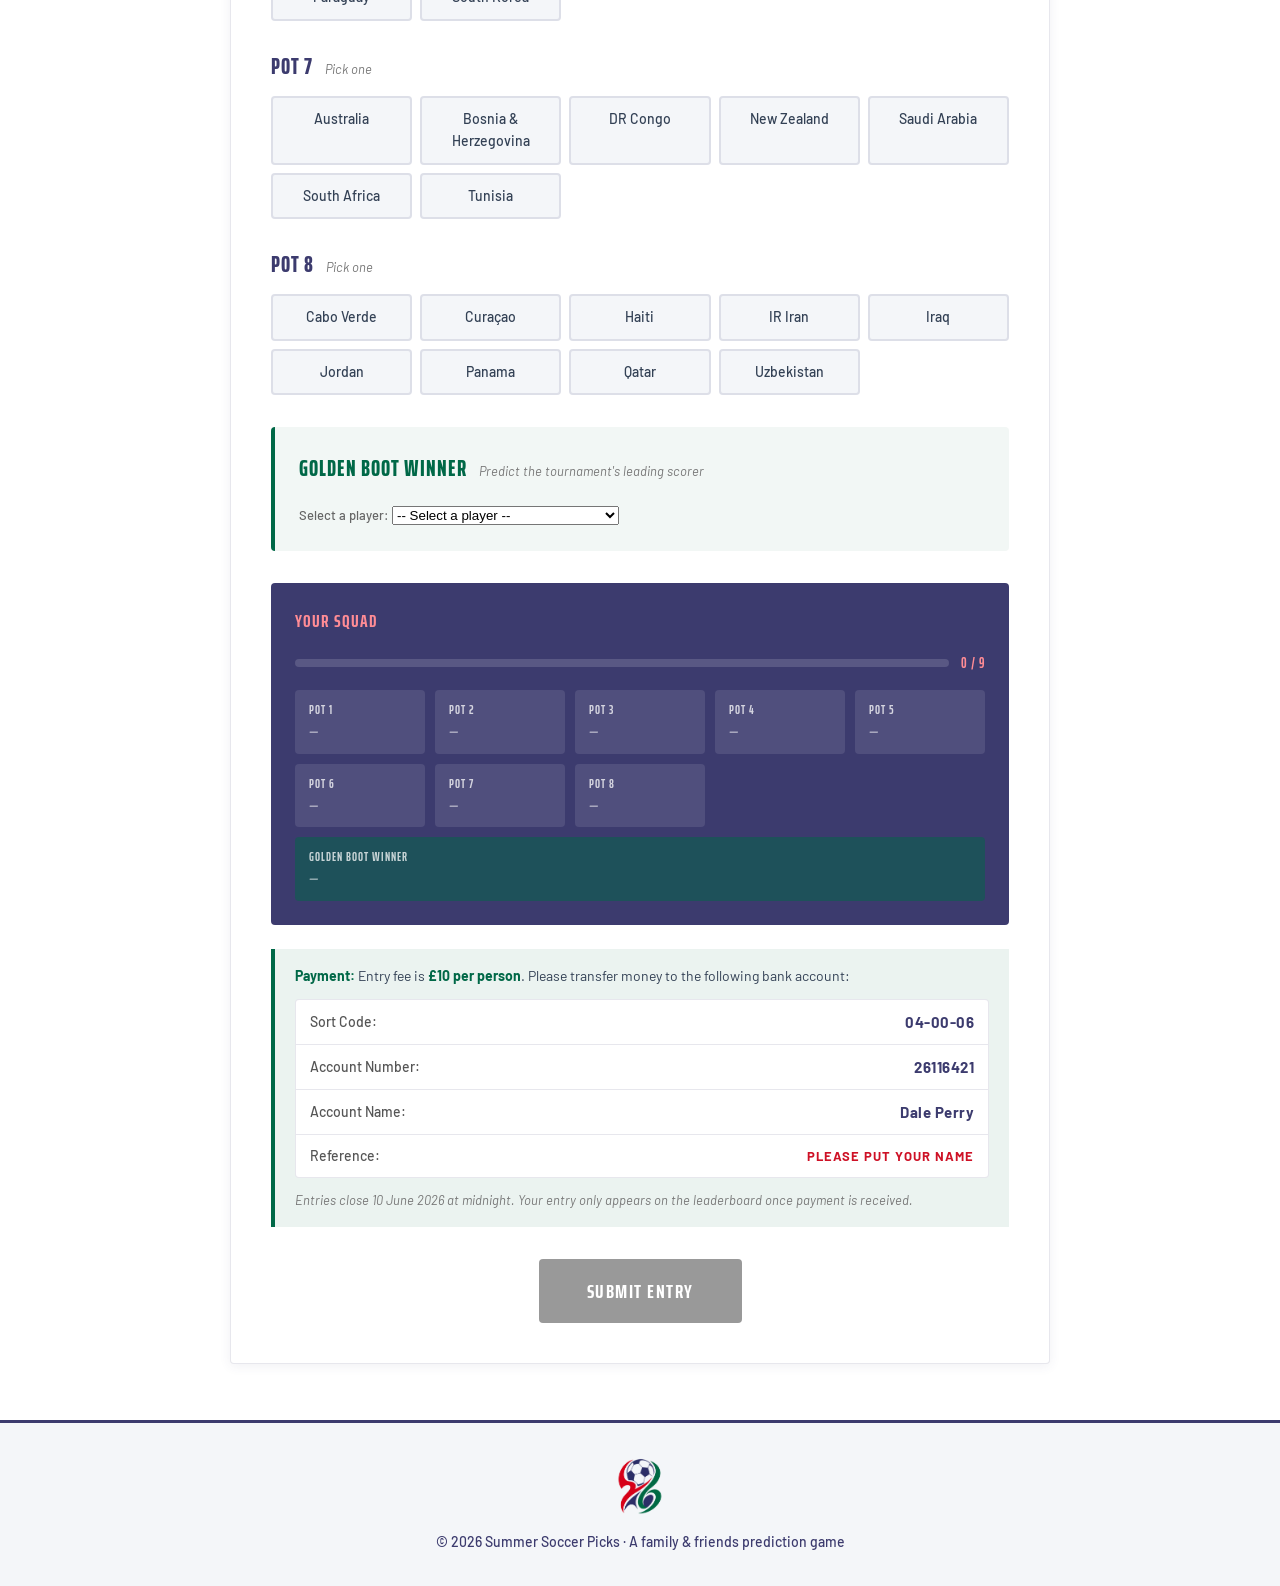
==== commit 1a8aafcf: "Add files via upload" ====
--- a/enter.html
+++ b/enter.html
@@ -380,8 +380,154 @@
           <span class="pot-name">Golden Boot Winner</span>
           <span class="pot-hint">Predict the tournament's leading scorer</span>
         </div>
-        <label for="goalscorer" style="font-size:13px; text-transform:none; letter-spacing:0; font-weight:500; color:#666; margin-bottom:4px;">Enter a player's name:</label>
-        <input type="text" id="goalscorer" placeholder="e.g. Kylian Mbappé">
+        <label for="goalscorer" style="font-size:13px; text-transform:none; letter-spacing:0; font-weight:500; color:#666; margin-bottom:4px;">Select a player:</label>
+        <select id="goalscorer">
+          <option value="" disabled selected>-- Select a player --</option>
+          <optgroup label="Argentina">
+            <option value="Lionel Messi (Argentina)">Lionel Messi (Argentina)</option>
+            <option value="Lautaro Martinez (Argentina)">Lautaro Martinez (Argentina)</option>
+            <option value="Julian Alvarez (Argentina)">Julian Alvarez (Argentina)</option>
+            <option value="Alexis Mac Allister (Argentina)">Alexis Mac Allister (Argentina)</option>
+            <option value="Nicolas Gonzalez (Argentina)">Nicolas Gonzalez (Argentina)</option>
+            <option value="Thiago Almada (Argentina)">Thiago Almada (Argentina)</option>
+            <option value="Enzo Fernandez (Argentina)">Enzo Fernandez (Argentina)</option>
+          </optgroup>
+          <optgroup label="Belgium">
+            <option value="Romelu Lukaku (Belgium)">Romelu Lukaku (Belgium)</option>
+            <option value="Kevin De Bruyne (Belgium)">Kevin De Bruyne (Belgium)</option>
+            <option value="Jeremy Doku (Belgium)">Jeremy Doku (Belgium)</option>
+            <option value="Leandro Trossard (Belgium)">Leandro Trossard (Belgium)</option>
+            <option value="Dodi Lukebakio (Belgium)">Dodi Lukebakio (Belgium)</option>
+          </optgroup>
+          <optgroup label="Brazil">
+            <option value="Vinicius Jr (Brazil)">Vinicius Jr (Brazil)</option>
+            <option value="Raphinha (Brazil)">Raphinha (Brazil)</option>
+            <option value="Neymar (Brazil)">Neymar (Brazil)</option>
+            <option value="Gabriel Martinelli (Brazil)">Gabriel Martinelli (Brazil)</option>
+            <option value="Matheus Cunha (Brazil)">Matheus Cunha (Brazil)</option>
+            <option value="Endrick (Brazil)">Endrick (Brazil)</option>
+            <option value="Luiz Henrique (Brazil)">Luiz Henrique (Brazil)</option>
+          </optgroup>
+          <optgroup label="Colombia">
+            <option value="Luis Diaz (Colombia)">Luis Diaz (Colombia)</option>
+            <option value="Luis Suarez (Colombia)">Luis Suarez (Colombia)</option>
+            <option value="Cucho Hernandez (Colombia)">Cucho Hernandez (Colombia)</option>
+            <option value="James Rodriguez (Colombia)">James Rodriguez (Colombia)</option>
+          </optgroup>
+          <optgroup label="Croatia">
+            <option value="Andrej Kramaric (Croatia)">Andrej Kramaric (Croatia)</option>
+            <option value="Luka Modric (Croatia)">Luka Modric (Croatia)</option>
+            <option value="Petar Musa (Croatia)">Petar Musa (Croatia)</option>
+            <option value="Ante Budimir (Croatia)">Ante Budimir (Croatia)</option>
+          </optgroup>
+          <optgroup label="Egypt">
+            <option value="Mohamed Salah (Egypt)">Mohamed Salah (Egypt)</option>
+            <option value="Omar Marmoush (Egypt)">Omar Marmoush (Egypt)</option>
+            <option value="Trezeguet (Egypt)">Trezeguet (Egypt)</option>
+          </optgroup>
+          <optgroup label="England">
+            <option value="Harry Kane (England)">Harry Kane (England)</option>
+            <option value="Bukayo Saka (England)">Bukayo Saka (England)</option>
+            <option value="Jude Bellingham (England)">Jude Bellingham (England)</option>
+            <option value="Ollie Watkins (England)">Ollie Watkins (England)</option>
+            <option value="Marcus Rashford (England)">Marcus Rashford (England)</option>
+            <option value="Eberechi Eze (England)">Eberechi Eze (England)</option>
+            <option value="Anthony Gordon (England)">Anthony Gordon (England)</option>
+          </optgroup>
+          <optgroup label="France">
+            <option value="Kylian Mbappe (France)">Kylian Mbappe (France)</option>
+            <option value="Ousmane Dembele (France)">Ousmane Dembele (France)</option>
+            <option value="Michael Olise (France)">Michael Olise (France)</option>
+            <option value="Marcus Thuram (France)">Marcus Thuram (France)</option>
+            <option value="Bradley Barcola (France)">Bradley Barcola (France)</option>
+            <option value="Rayan Cherki (France)">Rayan Cherki (France)</option>
+            <option value="Desire Doue (France)">Desire Doue (France)</option>
+          </optgroup>
+          <optgroup label="Germany">
+            <option value="Kai Havertz (Germany)">Kai Havertz (Germany)</option>
+            <option value="Jamal Musiala (Germany)">Jamal Musiala (Germany)</option>
+            <option value="Florian Wirtz (Germany)">Florian Wirtz (Germany)</option>
+            <option value="Leroy Sane (Germany)">Leroy Sane (Germany)</option>
+            <option value="Nick Woltemade (Germany)">Nick Woltemade (Germany)</option>
+            <option value="Maximilian Beier (Germany)">Maximilian Beier (Germany)</option>
+          </optgroup>
+          <optgroup label="Ivory Coast">
+            <option value="Simon Adingra (Ivory Coast)">Simon Adingra (Ivory Coast)</option>
+            <option value="Amad Diallo (Ivory Coast)">Amad Diallo (Ivory Coast)</option>
+            <option value="Evann Guessand (Ivory Coast)">Evann Guessand (Ivory Coast)</option>
+          </optgroup>
+          <optgroup label="Japan">
+            <option value="Takefusa Kubo (Japan)">Takefusa Kubo (Japan)</option>
+            <option value="Ritsu Doan (Japan)">Ritsu Doan (Japan)</option>
+            <option value="Ayase Ueda (Japan)">Ayase Ueda (Japan)</option>
+          </optgroup>
+          <optgroup label="Mexico">
+            <option value="Santiago Gimenez (Mexico)">Santiago Gimenez (Mexico)</option>
+            <option value="Raul Jimenez (Mexico)">Raul Jimenez (Mexico)</option>
+            <option value="Alexis Vega (Mexico)">Alexis Vega (Mexico)</option>
+          </optgroup>
+          <optgroup label="Morocco">
+            <option value="Brahim Diaz (Morocco)">Brahim Diaz (Morocco)</option>
+            <option value="Ayoub El Kaabi (Morocco)">Ayoub El Kaabi (Morocco)</option>
+            <option value="Abde Ezzalzouli (Morocco)">Abde Ezzalzouli (Morocco)</option>
+            <option value="Soufiane Rahimi (Morocco)">Soufiane Rahimi (Morocco)</option>
+          </optgroup>
+          <optgroup label="Netherlands">
+            <option value="Cody Gakpo (Netherlands)">Cody Gakpo (Netherlands)</option>
+            <option value="Memphis Depay (Netherlands)">Memphis Depay (Netherlands)</option>
+            <option value="Donyell Malen (Netherlands)">Donyell Malen (Netherlands)</option>
+            <option value="Justin Kluivert (Netherlands)">Justin Kluivert (Netherlands)</option>
+            <option value="Tijjani Reijnders (Netherlands)">Tijjani Reijnders (Netherlands)</option>
+          </optgroup>
+          <optgroup label="Norway">
+            <option value="Erling Haaland (Norway)">Erling Haaland (Norway)</option>
+            <option value="Alexander Sorloth (Norway)">Alexander Sorloth (Norway)</option>
+            <option value="Martin Odegaard (Norway)">Martin Odegaard (Norway)</option>
+          </optgroup>
+          <optgroup label="Portugal">
+            <option value="Cristiano Ronaldo (Portugal)">Cristiano Ronaldo (Portugal)</option>
+            <option value="Bruno Fernandes (Portugal)">Bruno Fernandes (Portugal)</option>
+            <option value="Rafael Leao (Portugal)">Rafael Leao (Portugal)</option>
+            <option value="Joao Felix (Portugal)">Joao Felix (Portugal)</option>
+            <option value="Bernardo Silva (Portugal)">Bernardo Silva (Portugal)</option>
+            <option value="Pedro Neto (Portugal)">Pedro Neto (Portugal)</option>
+          </optgroup>
+          <optgroup label="Senegal">
+            <option value="Sadio Mane (Senegal)">Sadio Mane (Senegal)</option>
+            <option value="Ismaila Sarr (Senegal)">Ismaila Sarr (Senegal)</option>
+            <option value="Nicolas Jackson (Senegal)">Nicolas Jackson (Senegal)</option>
+          </optgroup>
+          <optgroup label="South Korea">
+            <option value="Son Heung-min (South Korea)">Son Heung-min (South Korea)</option>
+            <option value="Lee Kang-in (South Korea)">Lee Kang-in (South Korea)</option>
+            <option value="Hwang Hee-chan (South Korea)">Hwang Hee-chan (South Korea)</option>
+          </optgroup>
+          <optgroup label="Spain">
+            <option value="Lamine Yamal (Spain)">Lamine Yamal (Spain)</option>
+            <option value="Pedri (Spain)">Pedri (Spain)</option>
+            <option value="Mikel Oyarzabal (Spain)">Mikel Oyarzabal (Spain)</option>
+            <option value="Ferran Torres (Spain)">Ferran Torres (Spain)</option>
+            <option value="Nico Williams (Spain)">Nico Williams (Spain)</option>
+            <option value="Dani Olmo (Spain)">Dani Olmo (Spain)</option>
+            <option value="Yeremy Pino (Spain)">Yeremy Pino (Spain)</option>
+          </optgroup>
+          <optgroup label="Sweden">
+            <option value="Alexander Isak (Sweden)">Alexander Isak (Sweden)</option>
+            <option value="Viktor Gyokeres (Sweden)">Viktor Gyokeres (Sweden)</option>
+            <option value="Anthony Elanga (Sweden)">Anthony Elanga (Sweden)</option>
+          </optgroup>
+          <optgroup label="Switzerland">
+            <option value="Breel Embolo (Switzerland)">Breel Embolo (Switzerland)</option>
+            <option value="Dan Ndoye (Switzerland)">Dan Ndoye (Switzerland)</option>
+            <option value="Ruben Vargas (Switzerland)">Ruben Vargas (Switzerland)</option>
+          </optgroup>
+          <optgroup label="USA">
+            <option value="Christian Pulisic (USA)">Christian Pulisic (USA)</option>
+            <option value="Folarin Balogun (USA)">Folarin Balogun (USA)</option>
+            <option value="Ricardo Pepi (USA)">Ricardo Pepi (USA)</option>
+            <option value="Tim Weah (USA)">Tim Weah (USA)</option>
+          </optgroup>
+        </select>
       </div>
     </div>
 
@@ -442,7 +588,7 @@
     });
   });
 
-  document.getElementById('goalscorer').addEventListener('input', updateYourPicks);
+  document.getElementById('goalscorer').addEventListener('change', updateYourPicks);
 
   function updateYourPicks() {
     let count = 0;
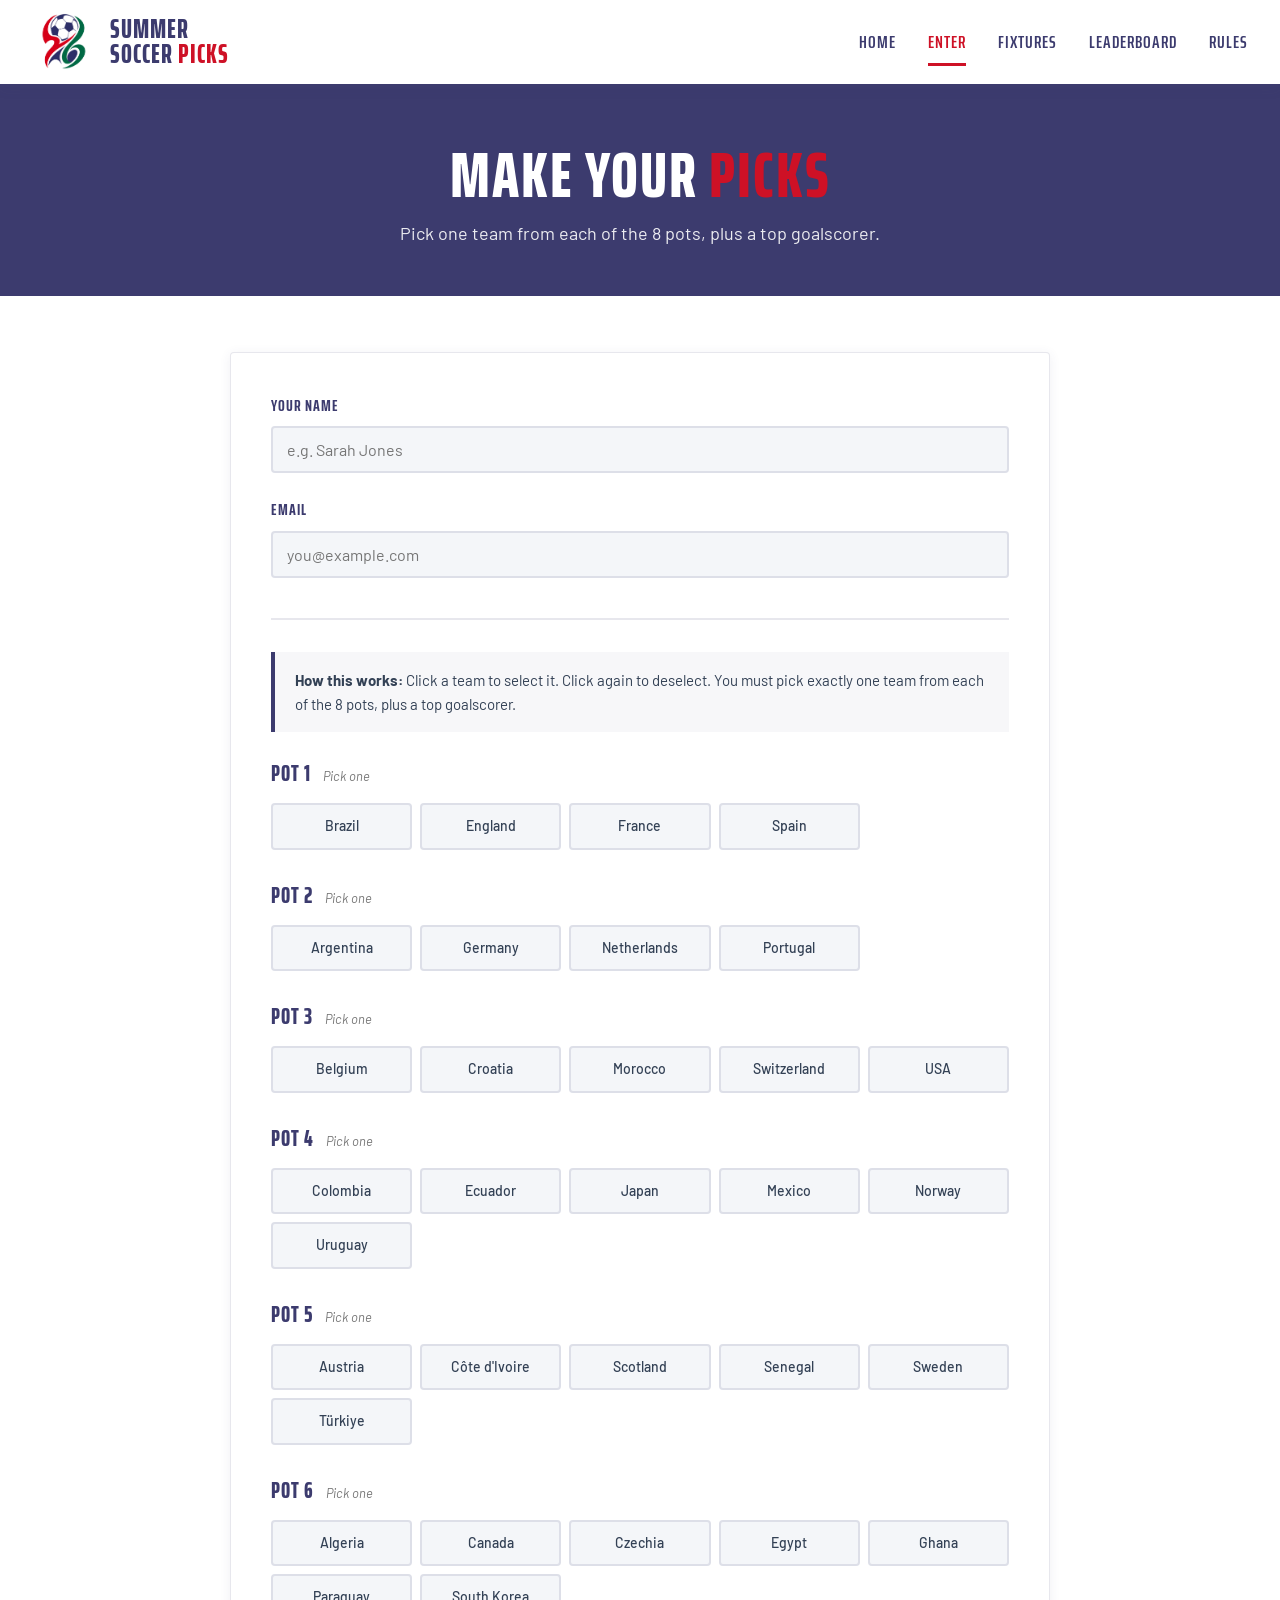
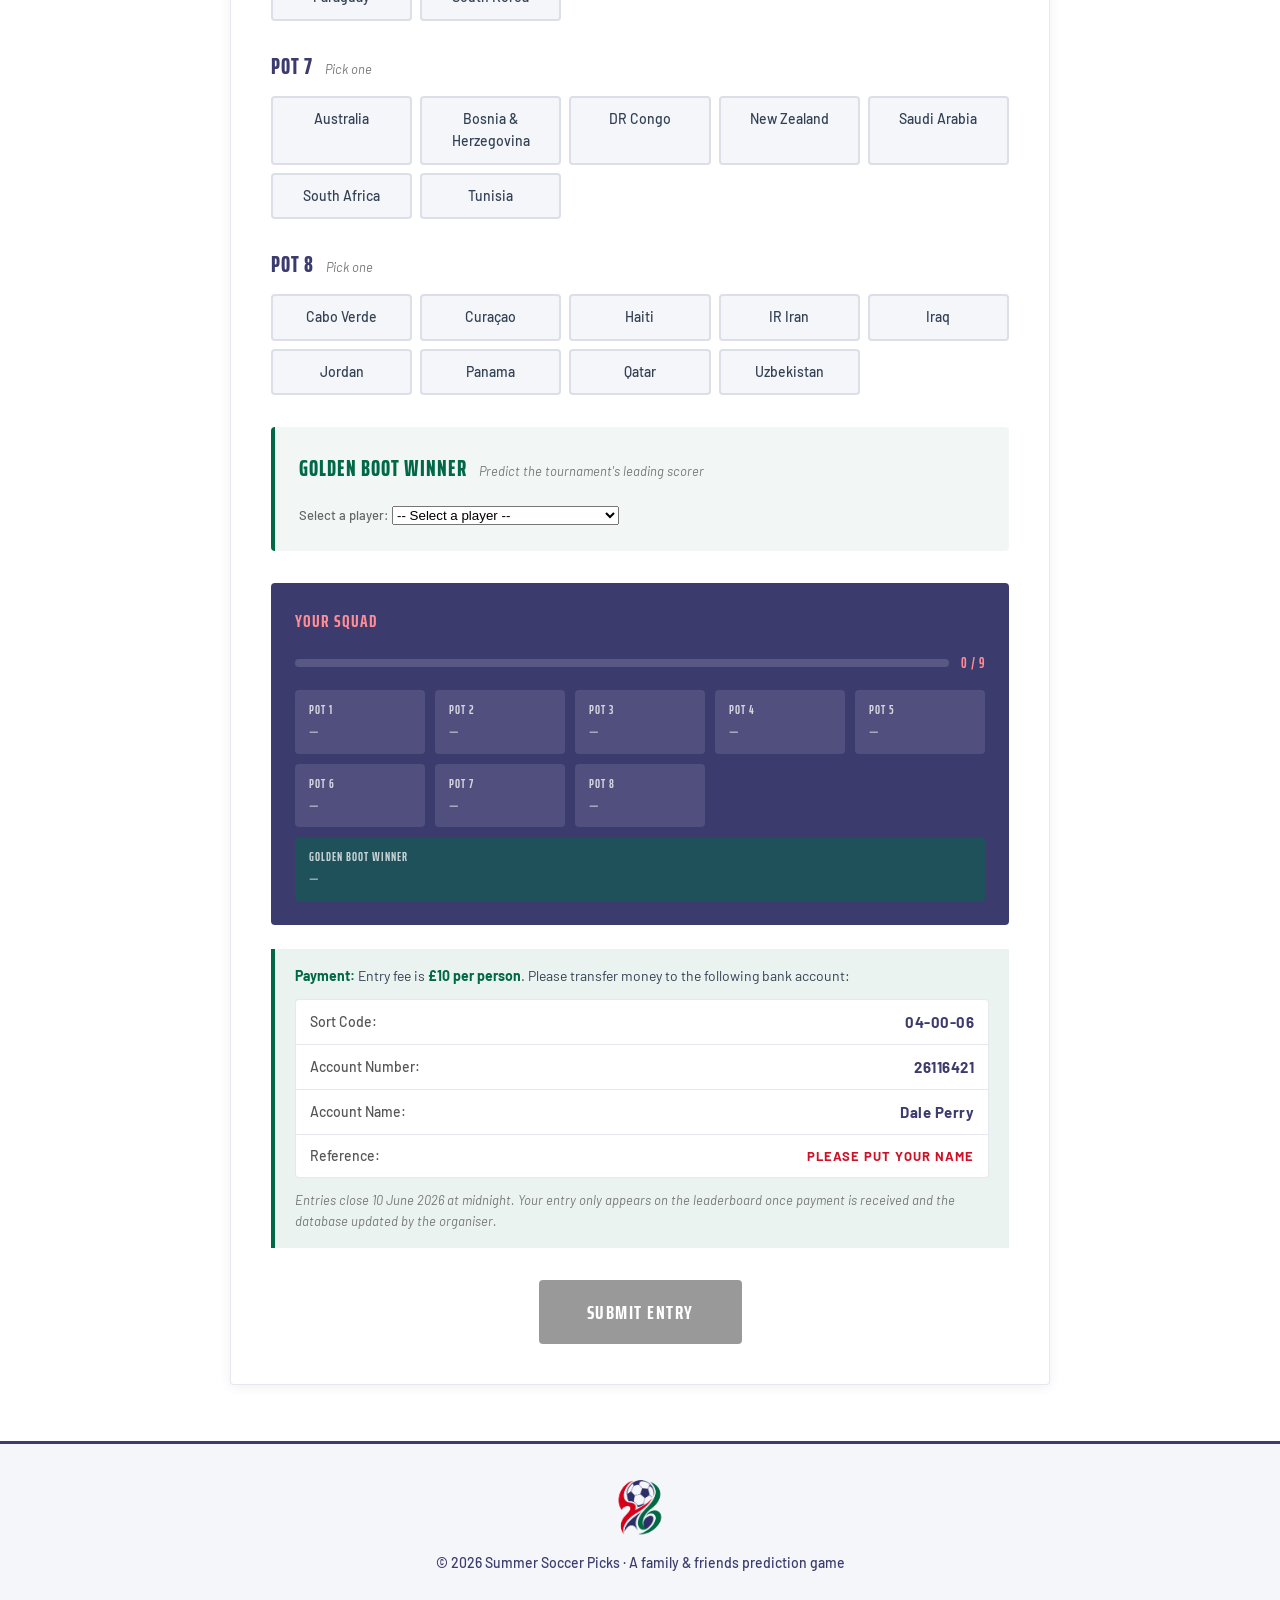
==== commit 8e6189c5: "Update enter.html" ====
--- a/enter.html
+++ b/enter.html
@@ -407,6 +407,7 @@
             <option value="Matheus Cunha (Brazil)">Matheus Cunha (Brazil)</option>
             <option value="Endrick (Brazil)">Endrick (Brazil)</option>
             <option value="Luiz Henrique (Brazil)">Luiz Henrique (Brazil)</option>
+            <option value="Igor Thiago (Brazil)">Igor Thiago (Brazil)</option>
           </optgroup>
           <optgroup label="Colombia">
             <option value="Luis Diaz (Colombia)">Luis Diaz (Colombia)</option>
@@ -419,6 +420,10 @@
             <option value="Luka Modric (Croatia)">Luka Modric (Croatia)</option>
             <option value="Petar Musa (Croatia)">Petar Musa (Croatia)</option>
             <option value="Ante Budimir (Croatia)">Ante Budimir (Croatia)</option>
+          </optgroup>
+          <optgroup label="Ecuador">
+            <option value="Moises Caicedo (Ecuador)">Moises Caicedo (Ecuador)</option>
+            <option value="Enner Valencia (Ecuador)">Enner Valencia (Ecuador)</option>
           </optgroup>
           <optgroup label="Egypt">
             <option value="Mohamed Salah (Egypt)">Mohamed Salah (Egypt)</option>
@@ -450,6 +455,7 @@
             <option value="Leroy Sane (Germany)">Leroy Sane (Germany)</option>
             <option value="Nick Woltemade (Germany)">Nick Woltemade (Germany)</option>
             <option value="Maximilian Beier (Germany)">Maximilian Beier (Germany)</option>
+            <option value="Lennart Karl (Germany)">Lennart Karl (Germany)</option>
           </optgroup>
           <optgroup label="Ivory Coast">
             <option value="Simon Adingra (Ivory Coast)">Simon Adingra (Ivory Coast)</option>
@@ -478,6 +484,7 @@
             <option value="Donyell Malen (Netherlands)">Donyell Malen (Netherlands)</option>
             <option value="Justin Kluivert (Netherlands)">Justin Kluivert (Netherlands)</option>
             <option value="Tijjani Reijnders (Netherlands)">Tijjani Reijnders (Netherlands)</option>
+            <option value="Brian Brobbery (Netherlands)">Brian Brobbery (Netherlands)</option>
           </optgroup>
           <optgroup label="Norway">
             <option value="Erling Haaland (Norway)">Erling Haaland (Norway)</option>
@@ -520,6 +527,16 @@
             <option value="Breel Embolo (Switzerland)">Breel Embolo (Switzerland)</option>
             <option value="Dan Ndoye (Switzerland)">Dan Ndoye (Switzerland)</option>
             <option value="Ruben Vargas (Switzerland)">Ruben Vargas (Switzerland)</option>
+          </optgroup>
+          <optgroup label="Türkiye">
+            <option value="Arda Guler (Türkiye)">Arda Guler (Türkiye)</option>
+            <option value="Kerem Akturkoglu (Türkiye)">Kerem Akturkoglu (Türkiye)</option>
+            <option value="Orkun Kokcu (Türkiye)">Orkun Kokcu (Türkiye)</option>
+          </optgroup>
+          <optgroup label="Uruguay">
+            <option value="Federico Valverde (Uruguay)">Federico Valverde (Uruguay)</option>
+            <option value="Darwin Nunez (Uruguay)">Darwin Nunez (Uruguay)</option>
+            <option value="Federico Vinas (Uruguay)">Federico Vinas (Uruguay)</option>
           </optgroup>
           <optgroup label="USA">
             <option value="Christian Pulisic (USA)">Christian Pulisic (USA)</option>
@@ -558,7 +575,7 @@
         <li><span class="bank-label">Account Name:</span> <span class="bank-value">Dale Perry</span></li>
         <li><span class="bank-label">Reference:</span> <span class="bank-value bank-ref">PLEASE PUT YOUR NAME</span></li>
       </ul>
-      <p style="margin: 12px 0 0; font-size: 13px; color: #777;"><em>Entries close 10 June 2026 at midnight. Your entry only appears on the leaderboard once payment is received.</em></p>
+      <p style="margin: 12px 0 0; font-size: 13px; color: #777;"><em>Entries close 10 June 2026 at midnight. Your entry only appears on the leaderboard once payment is received and the database updated by the organiser.</em></p>
     </div>
 
     <div class="submit-row">
